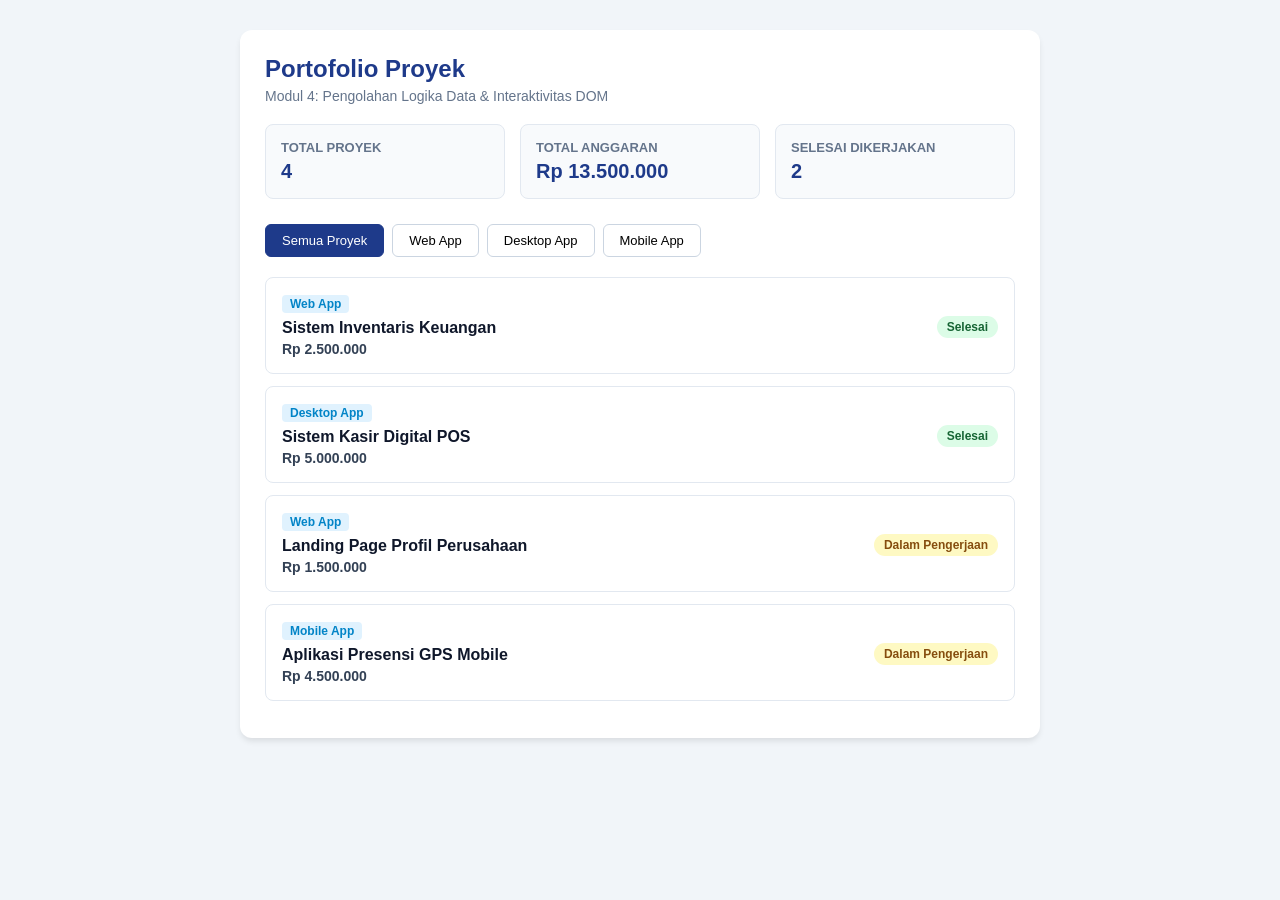
==== pertemuan-4/index.html @ dc43b87a "Menyelesaikan praktik modul 4 logika javascript & integrasi DOM" ====
<!doctype html>
<html lang="id">
  <head>
    <meta charset="UTF-8" />
    <meta name="viewport" content="width=device-width, initial-scale=1.0" />
    <title>Dashboard Portofolio Proyek - Modul 4</title>
    <style>
      * {
        box-sizing: border-box;
        margin: 0;
        padding: 0;
        font-family: "Segoe UI", Tahoma, Geneva, sans-serif;
      }
      body {
        background-color: #f1f5f9;
        color: #0f172a;
        padding: 30px 15px;
      }
      .container {
        max-width: 800px;
        margin: 0 auto;
        background: #ffffff;
        border-radius: 12px;
        padding: 25px;
        box-shadow: 0 4px 6px -1px rgba(0, 0, 0, 0.1);
      }
      h1 {
        color: #1e3a8a;
        font-size: 24px;
        margin-bottom: 5px;
      }
      p.subtitle {
        color: #64748b;
        margin-bottom: 20px;
        font-size: 14px;
      }
      .stats-grid {
        display: grid;
        grid-template-columns: repeat(auto-fit, minmax(200px, 1fr));
        gap: 15px;
        margin-bottom: 25px;
      }
      .stat-card {
        background: #f8fafc;
        border: 1px solid #e2e8f0;
        border-radius: 8px;
        padding: 15px;
        textalign: center;
      }
      .stat-card h3 {
        font-size: 13px;
        color: #64748b;
        text-transform: uppercase;
        margin-bottom: 5px;
      }
      .stat-card p {
        font-size: 20px;
        font-weight: bold;
        color: #1e3a8a;
      }
      .filter-group {
        display: flex;
        gap: 8px;
        margin-bottom: 20px;
        flex-wrap: wrap;
      }
      .btn-filter {
        padding: 8px 16px;
        border: 1px solid #cbd5e1;
        background: #ffffff;
        border-radius: 6px;
        cursor: pointer;
        font-size: 13px;
        font-weight: 500;
        transition: all 0.2s;
      }
      .btn-filter.active,
      .btn-filter:hover {
        background: #1e3a8a;
        color: #ffffff;
        border-color: #1e3a8a;
      }
      .project-card {
        border: 1px solid #e2e8f0;
        border-radius: 8px;
        padding: 16px;
        margin-bottom: 12px;
        display: flex;
        justify-content: space-between;
        align-items: center;
        background: #ffffff;
        transition: transform 0.15s ease;
      }
      .project-card:hover {
        transform: translateY(-2px);
        box-shadow: 0 4px 6px rgba(0, 0, 0, 0.05);
      }
      .project-info h4 {
        font-size: 16px;
        color: #0f172a;
        margin-bottom: 4px;
      }
      .project-category {
        display: inline-block;
        font-size: 12px;
        color: #0284c7;
        background: #e0f2fe;
        padding: 2px 8px;
        border-radius: 4px;
        margin-bottom: 6px;
        font-weight: 600;
      }
      .project-budget {
        font-size: 14px;
        color: #334155;
        font-weight: 600;
      }
      .badge {
        padding: 4px 10px;
        border-radius: 20px;
        font-size: 12px;
        font-weight: 600;
      }
      .badge-success {
        background: #dcfce7;
        color: #166534;
      }
      .badge-pending {
        background: #fef9c3;
        color: #854d0e;
      }
    </style>
  </head>
  <body>
    <div class="container">
      <h1>Portofolio Proyek</h1>
      <p class="subtitle">
        Modul 4: Pengolahan Logika Data & Interaktivitas DOM
      </p>
      <!-- Kartu Ringkasan Statistik -->
      <div class="stats-grid">
        <div class="stat-card">
          <h3>Total Proyek</h3>
          <p id="stat-total-projects">0</p>
        </div>
        <div class="stat-card">
          <h3>Total Anggaran</h3>
          <p id="stat-total-budget">Rp 0</p>
        </div>
        <div class="stat-card">
          <h3>Selesai Dikerjakan</h3>
          <p id="stat-completed-projects">0</p>
        </div>
      </div>
      <!-- Tombol Filter Kategori -->
      <div class="filter-group">
        <button class="btn-filter active" data-category="Semua">
          Semua Proyek
        </button>
        <button class="btn-filter" data-category="Web App">Web App</button>
        <button class="btn-filter" data-category="Desktop App">
          Desktop App
        </button>
        <button class="btn-filter" data-category="Mobile App">
          Mobile App
        </button>
      </div>
      <!-- Kontainer Daftar Proyek -->
      <div id="project-list"></div>
    </div>
    <script src="main.js"></script>
  </body>
</html>
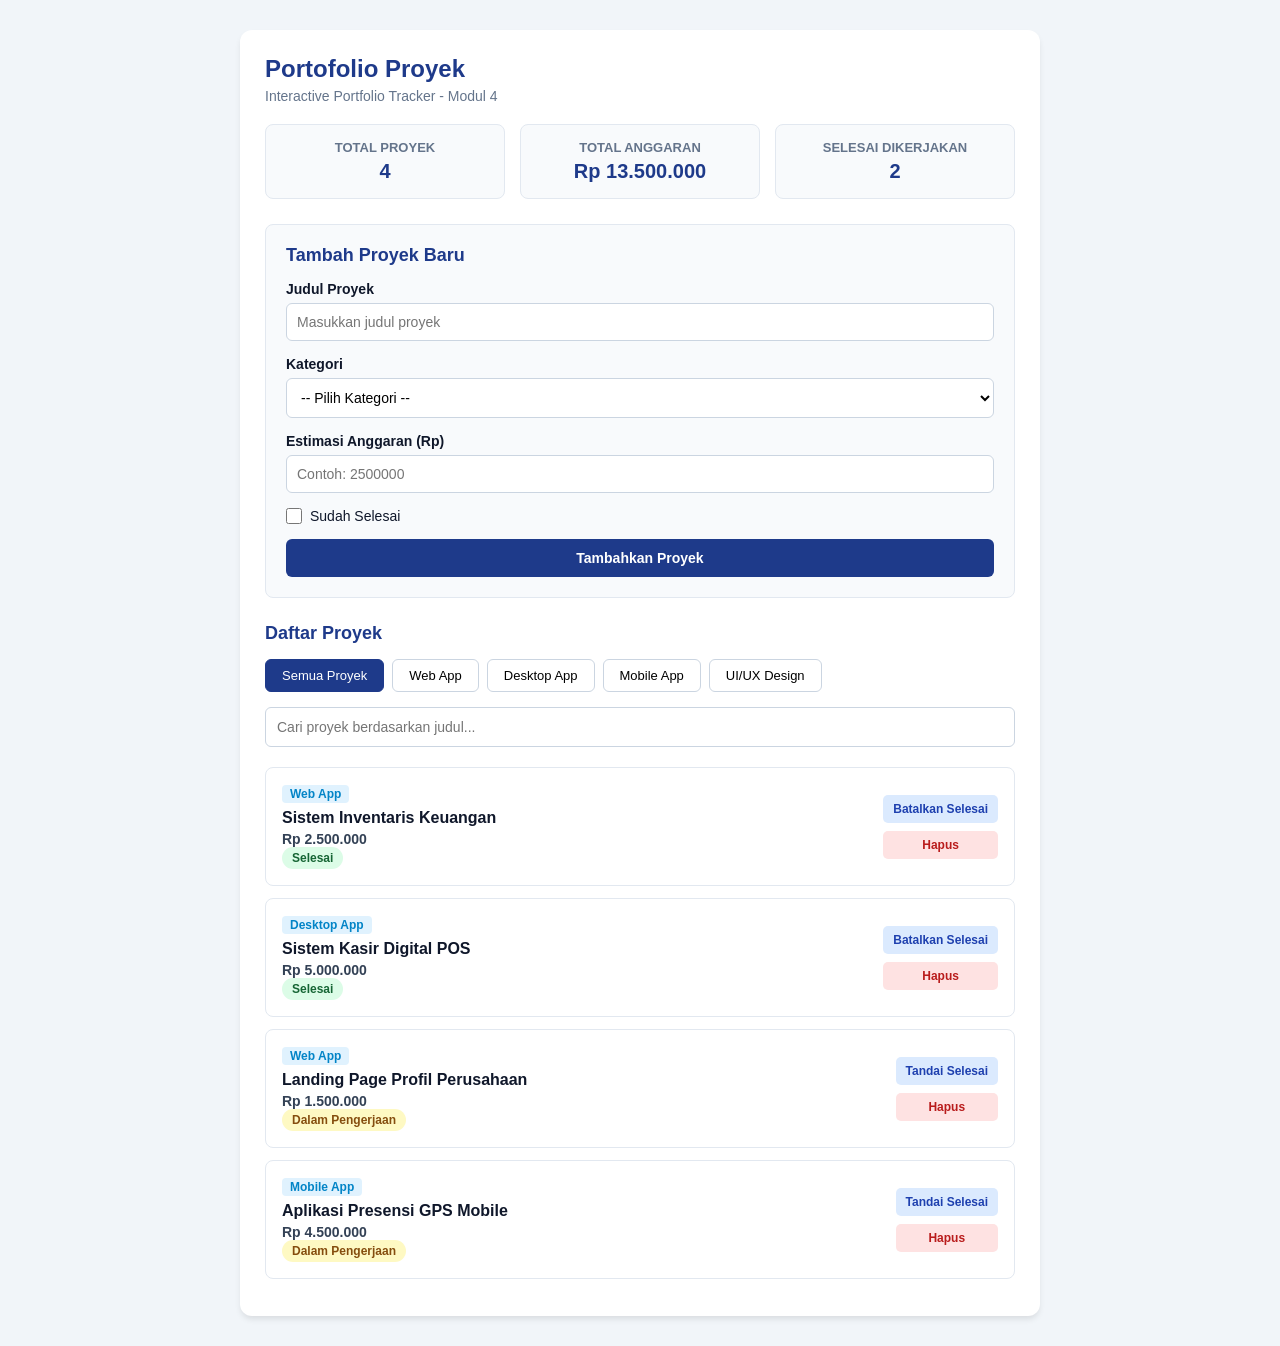
==== commit bf188f0e: "Tugas Pertemuan 4" ====
--- a/pertemuan-4/index.html
+++ b/pertemuan-4/index.html
@@ -3,7 +3,8 @@
   <head>
     <meta charset="UTF-8" />
     <meta name="viewport" content="width=device-width, initial-scale=1.0" />
-    <title>Dashboard Portofolio Proyek - Modul 4</title>
+    <title>Interactive Portfolio Tracker</title>
+
     <style>
       * {
         box-sizing: border-box;
@@ -11,11 +12,13 @@
         padding: 0;
         font-family: "Segoe UI", Tahoma, Geneva, sans-serif;
       }
+
       body {
         background-color: #f1f5f9;
         color: #0f172a;
         padding: 30px 15px;
       }
+
       .container {
         max-width: 800px;
         margin: 0 auto;
@@ -24,46 +27,124 @@
         padding: 25px;
         box-shadow: 0 4px 6px -1px rgba(0, 0, 0, 0.1);
       }
+
       h1 {
         color: #1e3a8a;
         font-size: 24px;
         margin-bottom: 5px;
       }
-      p.subtitle {
+
+      .subtitle {
         color: #64748b;
         margin-bottom: 20px;
         font-size: 14px;
       }
+
+      h2 {
+        font-size: 18px;
+        color: #1e3a8a;
+        margin-bottom: 15px;
+      }
+
       .stats-grid {
         display: grid;
-        grid-template-columns: repeat(auto-fit, minmax(200px, 1fr));
+        grid-template-columns: repeat(auto-fit, minmax(180px, 1fr));
         gap: 15px;
         margin-bottom: 25px;
       }
+
       .stat-card {
         background: #f8fafc;
         border: 1px solid #e2e8f0;
         border-radius: 8px;
         padding: 15px;
-        textalign: center;
-      }
+        text-align: center;
+      }
+
       .stat-card h3 {
         font-size: 13px;
         color: #64748b;
         text-transform: uppercase;
         margin-bottom: 5px;
       }
+
       .stat-card p {
         font-size: 20px;
         font-weight: bold;
         color: #1e3a8a;
       }
+
+      .form-section {
+        background: #f8fafc;
+        border: 1px solid #e2e8f0;
+        border-radius: 8px;
+        padding: 20px;
+        margin-bottom: 25px;
+      }
+
+      .form-group {
+        margin-bottom: 15px;
+      }
+
+      .form-group label {
+        display: block;
+        margin-bottom: 6px;
+        font-size: 14px;
+        font-weight: 600;
+      }
+
+      .form-group input,
+      .form-group select {
+        width: 100%;
+        padding: 10px;
+        border: 1px solid #cbd5e1;
+        border-radius: 6px;
+        font-size: 14px;
+        background: #ffffff;
+      }
+
+      .form-group input:focus,
+      .form-group select:focus {
+        outline: 2px solid #93c5fd;
+        border-color: #2563eb;
+      }
+
+      .checkbox-group {
+        display: flex;
+        align-items: center;
+        gap: 8px;
+        margin-bottom: 15px;
+        font-size: 14px;
+      }
+
+      .checkbox-group input {
+        width: 16px;
+        height: 16px;
+      }
+
+      .btn-primary {
+        width: 100%;
+        padding: 11px;
+        background: #1e3a8a;
+        color: white;
+        border: none;
+        border-radius: 6px;
+        font-size: 14px;
+        font-weight: 600;
+        cursor: pointer;
+      }
+
+      .btn-primary:hover {
+        background: #1d4ed8;
+      }
+
       .filter-group {
         display: flex;
         gap: 8px;
-        margin-bottom: 20px;
+        margin-bottom: 15px;
         flex-wrap: wrap;
       }
+
       .btn-filter {
         padding: 8px 16px;
         border: 1px solid #cbd5e1;
@@ -74,12 +155,26 @@
         font-weight: 500;
         transition: all 0.2s;
       }
+
       .btn-filter.active,
       .btn-filter:hover {
         background: #1e3a8a;
         color: #ffffff;
         border-color: #1e3a8a;
       }
+
+      .search-group {
+        margin-bottom: 20px;
+      }
+
+      .search-group input {
+        width: 100%;
+        padding: 11px;
+        border: 1px solid #cbd5e1;
+        border-radius: 6px;
+        font-size: 14px;
+      }
+
       .project-card {
         border: 1px solid #e2e8f0;
         border-radius: 8px;
@@ -88,18 +183,27 @@
         display: flex;
         justify-content: space-between;
         align-items: center;
+        gap: 15px;
         background: #ffffff;
         transition: transform 0.15s ease;
       }
+
       .project-card:hover {
         transform: translateY(-2px);
         box-shadow: 0 4px 6px rgba(0, 0, 0, 0.05);
       }
+
+      .project-info {
+        min-width: 0;
+      }
+
       .project-info h4 {
         font-size: 16px;
         color: #0f172a;
         margin-bottom: 4px;
-      }
+        overflow-wrap: anywhere;
+      }
+
       .project-category {
         display: inline-block;
         font-size: 12px;
@@ -110,64 +214,190 @@
         margin-bottom: 6px;
         font-weight: 600;
       }
+
       .project-budget {
         font-size: 14px;
         color: #334155;
         font-weight: 600;
       }
+
       .badge {
+        display: inline-block;
         padding: 4px 10px;
         border-radius: 20px;
         font-size: 12px;
         font-weight: 600;
-      }
+        white-space: nowrap;
+      }
+
       .badge-success {
         background: #dcfce7;
         color: #166534;
       }
+
       .badge-pending {
         background: #fef9c3;
         color: #854d0e;
       }
+
+      .project-actions {
+        display: flex;
+        flex-direction: column;
+        gap: 8px;
+        flex-shrink: 0;
+      }
+
+      .btn-action {
+        padding: 7px 10px;
+        border: none;
+        border-radius: 5px;
+        cursor: pointer;
+        font-size: 12px;
+        font-weight: 600;
+      }
+
+      .btn-status {
+        background: #dbeafe;
+        color: #1e40af;
+      }
+
+      .btn-delete {
+        background: #fee2e2;
+        color: #b91c1c;
+      }
+
+      .empty-message {
+        text-align: center;
+        color: #64748b;
+        padding: 20px;
+      }
+
+      @media (max-width: 480px) {
+        .container {
+          padding: 18px;
+        }
+
+        .project-card {
+          align-items: flex-start;
+        }
+
+        .project-actions {
+          max-width: 115px;
+        }
+
+        .btn-filter {
+          padding: 8px 10px;
+        }
+      }
     </style>
   </head>
+
   <body>
     <div class="container">
       <h1>Portofolio Proyek</h1>
-      <p class="subtitle">
-        Modul 4: Pengolahan Logika Data & Interaktivitas DOM
-      </p>
+      <p class="subtitle">Interactive Portfolio Tracker - Modul 4</p>
+
       <!-- Kartu Ringkasan Statistik -->
       <div class="stats-grid">
         <div class="stat-card">
           <h3>Total Proyek</h3>
           <p id="stat-total-projects">0</p>
         </div>
+
         <div class="stat-card">
           <h3>Total Anggaran</h3>
           <p id="stat-total-budget">Rp 0</p>
         </div>
+
         <div class="stat-card">
           <h3>Selesai Dikerjakan</h3>
           <p id="stat-completed-projects">0</p>
         </div>
       </div>
-      <!-- Tombol Filter Kategori -->
+
+      <!-- Form Input Proyek Dinamis -->
+      <section class="form-section">
+        <h2>Tambah Proyek Baru</h2>
+
+        <form id="project-form">
+          <div class="form-group">
+            <label for="project-title">Judul Proyek</label>
+            <input
+              type="text"
+              id="project-title"
+              placeholder="Masukkan judul proyek"
+              required />
+          </div>
+
+          <div class="form-group">
+            <label for="project-category">Kategori</label>
+            <select id="project-category" required>
+              <option value="">-- Pilih Kategori --</option>
+              <option value="Web App">Web App</option>
+              <option value="Mobile App">Mobile App</option>
+              <option value="Desktop App">Desktop App</option>
+              <option value="UI/UX Design">UI/UX Design</option>
+            </select>
+          </div>
+
+          <div class="form-group">
+            <label for="project-budget">Estimasi Anggaran (Rp)</label>
+            <input
+              type="number"
+              id="project-budget"
+              placeholder="Contoh: 2500000"
+              min="1"
+              step="1"
+              required />
+          </div>
+
+          <div class="checkbox-group">
+            <input type="checkbox" id="project-completed" />
+            <label for="project-completed">Sudah Selesai</label>
+          </div>
+
+          <button type="submit" class="btn-primary">Tambahkan Proyek</button>
+        </form>
+      </section>
+
+      <!-- Filter Kategori -->
+      <h2>Daftar Proyek</h2>
+
       <div class="filter-group">
-        <button class="btn-filter active" data-category="Semua">
+        <button type="button" class="btn-filter active" data-category="Semua">
           Semua Proyek
         </button>
-        <button class="btn-filter" data-category="Web App">Web App</button>
-        <button class="btn-filter" data-category="Desktop App">
+
+        <button type="button" class="btn-filter" data-category="Web App">
+          Web App
+        </button>
+
+        <button type="button" class="btn-filter" data-category="Desktop App">
           Desktop App
         </button>
-        <button class="btn-filter" data-category="Mobile App">
+
+        <button type="button" class="btn-filter" data-category="Mobile App">
           Mobile App
         </button>
+
+        <button type="button" class="btn-filter" data-category="UI/UX Design">
+          UI/UX Design
+        </button>
       </div>
+
+      <!-- Pencarian Real-Time -->
+      <div class="search-group">
+        <input
+          type="search"
+          id="search-input"
+          placeholder="Cari proyek berdasarkan judul..."
+          aria-label="Cari proyek berdasarkan judul" />
+      </div>
+
       <!-- Kontainer Daftar Proyek -->
       <div id="project-list"></div>
     </div>
+
     <script src="main.js"></script>
   </body>
 </html>
